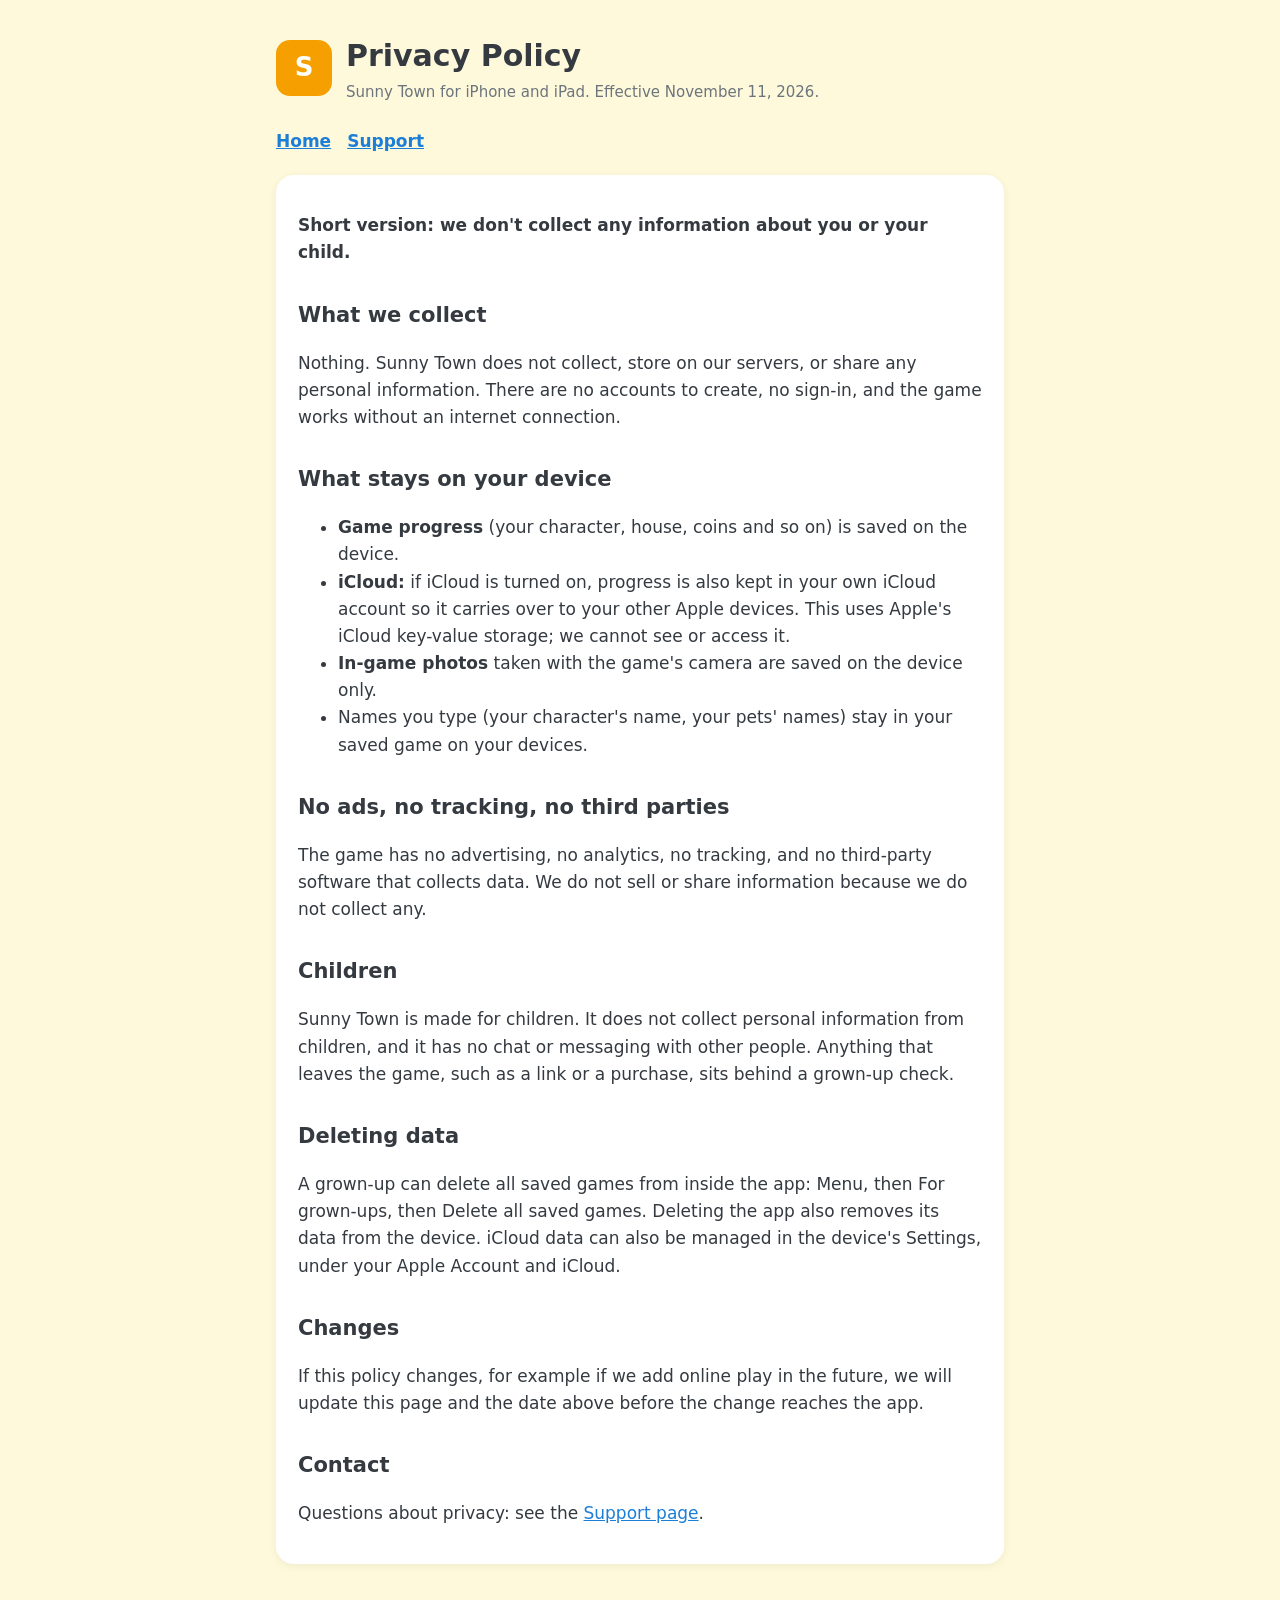
==== privacy.html @ a98f78e2 "Sunny Town website: home, privacy policy, support Co-Authored-By: Claude Opus 5.5 <noreply@anthropic" ====
<!doctype html>
<html lang="en"><head><meta charset="utf-8"><meta name="viewport" content="width=device-width, initial-scale=1">
<title>Privacy Policy</title><link rel="stylesheet" href="style.css"></head>
<body><main>
<header><div class="logo">S</div><div><h1>Privacy Policy</h1><div class="muted">Sunny Town for iPhone and iPad. Effective November 11, 2026.</div></div></header>
<nav><a href="index.html">Home</a><a href="support.html">Support</a></nav>
<div class="card" style="margin-top:20px">
<p><strong>Short version: we don't collect any information about you or your child.</strong></p>

<h2>What we collect</h2>
<p>Nothing. Sunny Town does not collect, store on our servers, or share any personal information. There are no accounts to create, no sign-in, and the game works without an internet connection.</p>

<h2>What stays on your device</h2>
<ul>
<li><strong>Game progress</strong> (your character, house, coins and so on) is saved on the device.</li>
<li><strong>iCloud:</strong> if iCloud is turned on, progress is also kept in your own iCloud account so it carries over to your other Apple devices. This uses Apple's iCloud key-value storage; we cannot see or access it.</li>
<li><strong>In-game photos</strong> taken with the game's camera are saved on the device only.</li>
<li>Names you type (your character's name, your pets' names) stay in your saved game on your devices.</li>
</ul>

<h2>No ads, no tracking, no third parties</h2>
<p>The game has no advertising, no analytics, no tracking, and no third-party software that collects data. We do not sell or share information because we do not collect any.</p>

<h2>Children</h2>
<p>Sunny Town is made for children. It does not collect personal information from children, and it has no chat or messaging with other people. Anything that leaves the game, such as a link or a purchase, sits behind a grown-up check.</p>

<h2>Deleting data</h2>
<p>A grown-up can delete all saved games from inside the app: Menu, then For grown-ups, then Delete all saved games. Deleting the app also removes its data from the device. iCloud data can also be managed in the device's Settings, under your Apple Account and iCloud.</p>

<h2>Changes</h2>
<p>If this policy changes, for example if we add online play in the future, we will update this page and the date above before the change reaches the app.</p>

<h2>Contact</h2>
<p>Questions about privacy: see the <a href="support.html">Support page</a>.</p>
</div>
</main></body></html>
---- style.css ----
:root { --bg: #FFF9DB; --card: #FFFFFF; --ink: #343A40; --muted: #6C757D; --accent: #F59F00; --link: #1C7ED6; }
@media (prefers-color-scheme: dark) { :root { --bg: #1B1F27; --card: #262B36; --ink: #F1F3F5; --muted: #ADB5BD; --accent: #FCC419; --link: #74C0FC; } }
* { box-sizing: border-box; }
body { margin: 0; background: var(--bg); color: var(--ink); font: 17px/1.6 ui-rounded, -apple-system, "SF Pro Rounded", system-ui, sans-serif; }
main { max-width: 760px; margin: 0 auto; padding: 32px 16px 64px; }
header { display: flex; align-items: center; gap: 14px; margin-bottom: 24px; }
.logo { width: 56px; height: 56px; border-radius: 14px; background: var(--accent); display: grid; place-items: center; color: #fff; font-weight: 900; font-size: 26px; }
h1 { margin: 0; font-size: 30px; } h2 { margin-top: 32px; font-size: 21px; }
.card { background: var(--card); border-radius: 18px; padding: 20px 22px; box-shadow: 0 2px 10px rgba(0,0,0,.06); }
a { color: var(--link); } nav a { margin-right: 16px; font-weight: 700; }
.muted { color: var(--muted); font-size: 15px; }
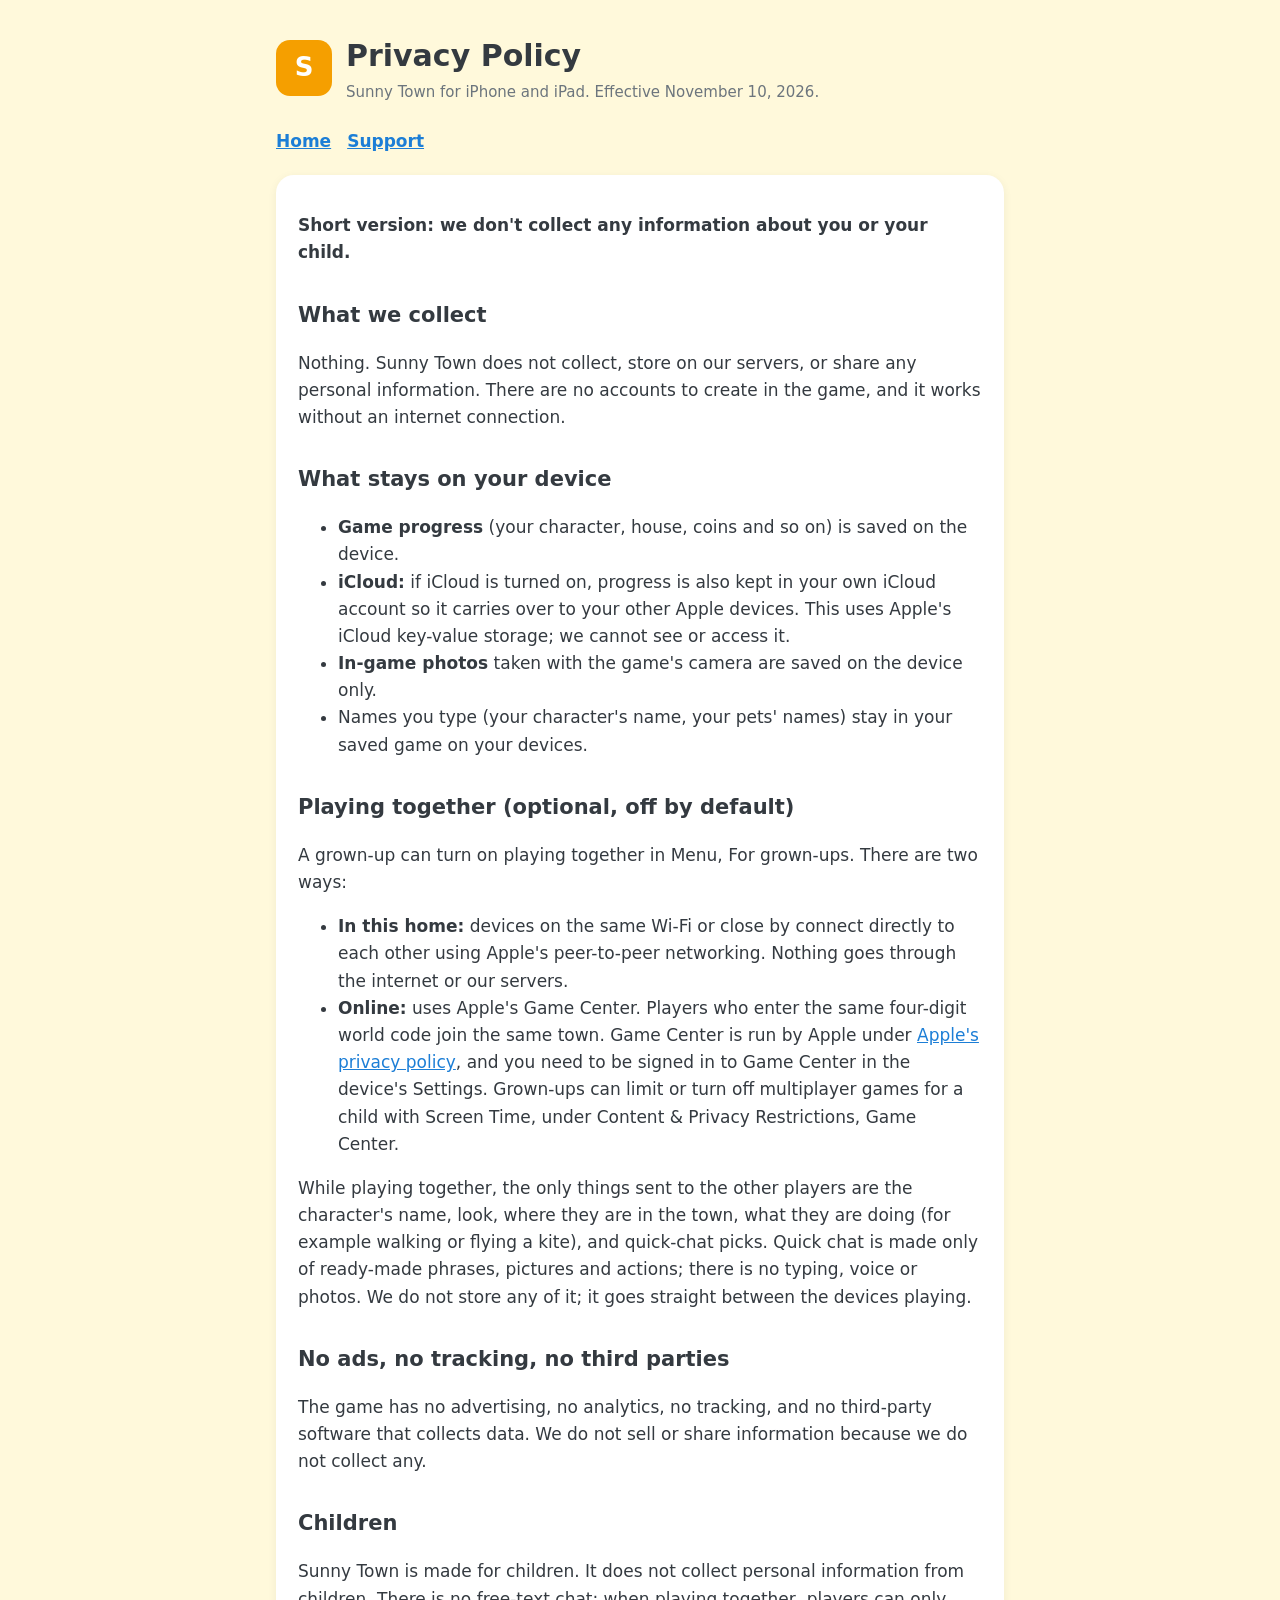
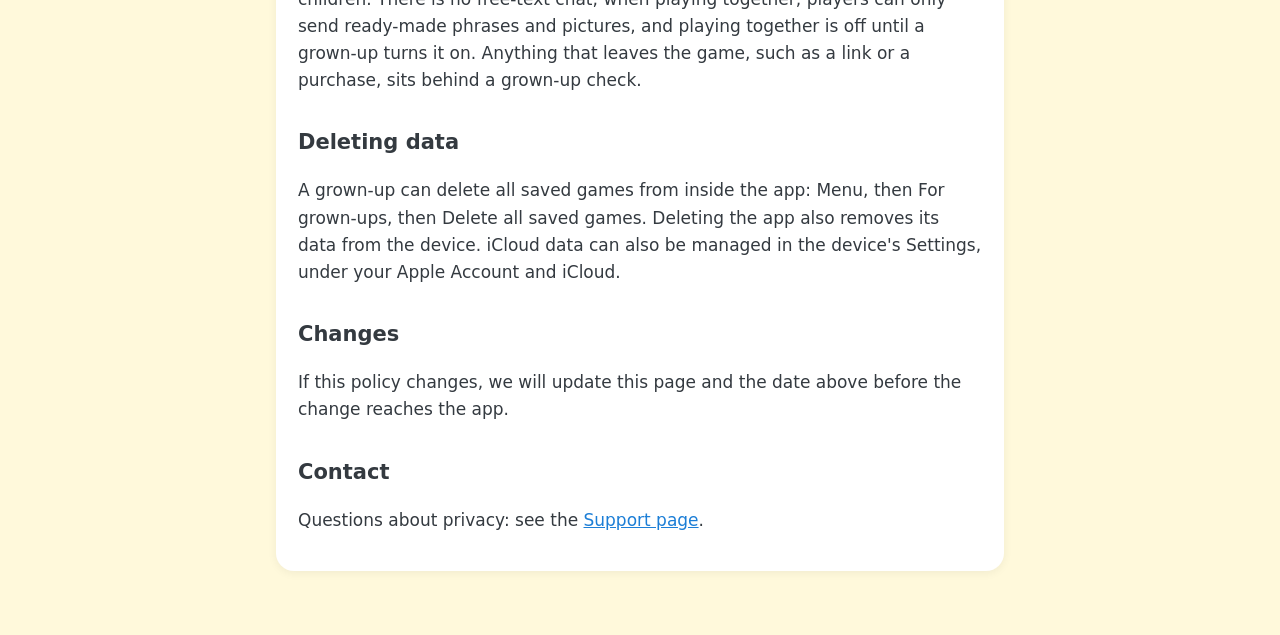
==== commit efb83494: "Privacy policy: optional nearby and Game Center online play Co-Authored-By: Claude Opus 5.5 <noreply" ====
--- a/privacy.html
+++ b/privacy.html
@@ -2,13 +2,13 @@
 <html lang="en"><head><meta charset="utf-8"><meta name="viewport" content="width=device-width, initial-scale=1">
 <title>Privacy Policy</title><link rel="stylesheet" href="style.css"></head>
 <body><main>
-<header><div class="logo">S</div><div><h1>Privacy Policy</h1><div class="muted">Sunny Town for iPhone and iPad. Effective November 11, 2026.</div></div></header>
+<header><div class="logo">S</div><div><h1>Privacy Policy</h1><div class="muted">Sunny Town for iPhone and iPad. Effective November 10, 2026.</div></div></header>
 <nav><a href="index.html">Home</a><a href="support.html">Support</a></nav>
 <div class="card" style="margin-top:20px">
 <p><strong>Short version: we don't collect any information about you or your child.</strong></p>
 
 <h2>What we collect</h2>
-<p>Nothing. Sunny Town does not collect, store on our servers, or share any personal information. There are no accounts to create, no sign-in, and the game works without an internet connection.</p>
+<p>Nothing. Sunny Town does not collect, store on our servers, or share any personal information. There are no accounts to create in the game, and it works without an internet connection.</p>
 
 <h2>What stays on your device</h2>
 <ul>
@@ -18,17 +18,25 @@
 <li>Names you type (your character's name, your pets' names) stay in your saved game on your devices.</li>
 </ul>
 
+<h2>Playing together (optional, off by default)</h2>
+<p>A grown-up can turn on playing together in Menu, For grown-ups. There are two ways:</p>
+<ul>
+<li><strong>In this home:</strong> devices on the same Wi-Fi or close by connect directly to each other using Apple's peer-to-peer networking. Nothing goes through the internet or our servers.</li>
+<li><strong>Online:</strong> uses Apple's Game Center. Players who enter the same four-digit world code join the same town. Game Center is run by Apple under <a href="https://www.apple.com/legal/privacy/">Apple's privacy policy</a>, and you need to be signed in to Game Center in the device's Settings. Grown-ups can limit or turn off multiplayer games for a child with Screen Time, under Content &amp; Privacy Restrictions, Game Center.</li>
+</ul>
+<p>While playing together, the only things sent to the other players are the character's name, look, where they are in the town, what they are doing (for example walking or flying a kite), and quick-chat picks. Quick chat is made only of ready-made phrases, pictures and actions; there is no typing, voice or photos. We do not store any of it; it goes straight between the devices playing.</p>
+
 <h2>No ads, no tracking, no third parties</h2>
 <p>The game has no advertising, no analytics, no tracking, and no third-party software that collects data. We do not sell or share information because we do not collect any.</p>
 
 <h2>Children</h2>
-<p>Sunny Town is made for children. It does not collect personal information from children, and it has no chat or messaging with other people. Anything that leaves the game, such as a link or a purchase, sits behind a grown-up check.</p>
+<p>Sunny Town is made for children. It does not collect personal information from children. There is no free-text chat; when playing together, players can only send ready-made phrases and pictures, and playing together is off until a grown-up turns it on. Anything that leaves the game, such as a link or a purchase, sits behind a grown-up check.</p>
 
 <h2>Deleting data</h2>
 <p>A grown-up can delete all saved games from inside the app: Menu, then For grown-ups, then Delete all saved games. Deleting the app also removes its data from the device. iCloud data can also be managed in the device's Settings, under your Apple Account and iCloud.</p>
 
 <h2>Changes</h2>
-<p>If this policy changes, for example if we add online play in the future, we will update this page and the date above before the change reaches the app.</p>
+<p>If this policy changes,  we will update this page and the date above before the change reaches the app.</p>
 
 <h2>Contact</h2>
 <p>Questions about privacy: see the <a href="support.html">Support page</a>.</p>
